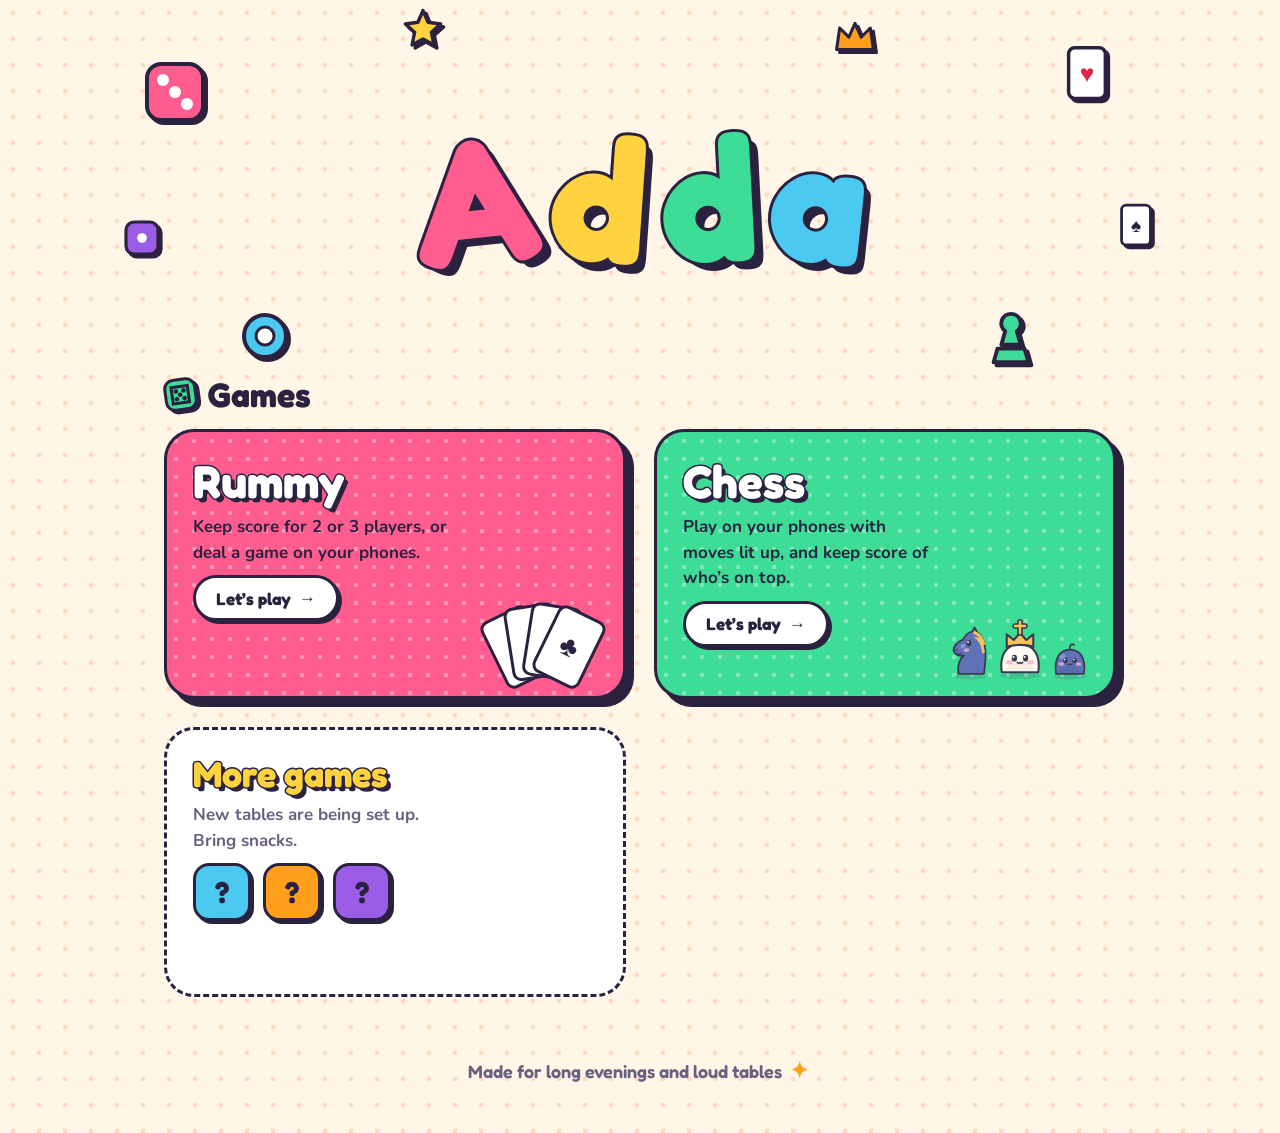
==== index.html @ c1803da4 "Chess: new chubby kawaii pieces, sage board, no brush-stroke effects Co-Authored-By: Claude Opus 5.5" ====
<!DOCTYPE html>
<html lang="en">
<head>
<meta charset="utf-8">
<meta name="viewport" content="width=device-width, initial-scale=1">
<title>Adda · game night lives here</title>
<link rel="icon" href="data:image/svg+xml,%3Csvg xmlns='http://www.w3.org/2000/svg' viewBox='0 0 100 100'%3E%3Crect x='8' y='8' width='84' height='84' rx='22' fill='%23ff5d8f'/%3E%3Ccircle cx='32' cy='32' r='9' fill='%23fff'/%3E%3Ccircle cx='68' cy='68' r='9' fill='%23fff'/%3E%3Ccircle cx='50' cy='50' r='9' fill='%23fff'/%3E%3C/svg%3E">
<script src="chess/pieces.js?v=6"></script>
<link rel="preconnect" href="https://fonts.googleapis.com">
<link rel="stylesheet" href="https://fonts.googleapis.com/css2?family=Fredoka:wght@500;600;700&family=Nunito:wght@500;700;800&display=swap">
<style>
/* VOICE: the friend's place where everyone hangs out and plays; giggly, bright, welcoming
   IDEA: a toy box of games: chunky sticker tiles, bouncy letters, little game pieces floating around
   COLOUR and TYPE: candy brights (bubblegum, tangerine, lemon, mint, sky, grape) on warm cream, chunky ink outlines; Fredoka headings, Nunito text
   LAYOUT: big sticker wordmark with floating pieces, "jump back in" chips, a grid of game tiles that can keep growing */
:root{color-scheme:light dark;
  --bg:light-dark(#fff6e8,#1c1532);--dot:light-dark(#ffd9c2,#2c2350);--ink:light-dark(#2b2240,#fdf6ff);--mut:light-dark(#6b5f80,#c3b8db);--line:#2b2240;
  --pink:#ff5d8f;--orange:#ff9f1c;--lemon:#ffd23f;--mint:#3ddc97;--sky:#4cc9f0;--grape:#9b5de5;--card:light-dark(#ffffff,#2a2148);--sh:light-dark(#2b2240,#8c6ff0)}
*{box-sizing:border-box;min-width:0}[hidden]{display:none!important}
html{background:var(--bg)}
body{margin:0;color:var(--ink);font:17px/1.5 Nunito,system-ui,sans-serif;overflow-x:clip;
  background:radial-gradient(var(--dot) 2.2px,transparent 2.6px) 0 0/26px 26px,var(--bg)}
:focus-visible{outline:4px solid var(--sky);outline-offset:3px}
.wrap{max-width:1080px;margin:0 auto;padding:0 max(5vw,18px)}
/* hero */
.hero{position:relative;isolation:isolate;text-align:center;padding:clamp(84px,11vw,110px) 0 clamp(70px,9vw,90px)}
.word{display:inline-flex;gap:clamp(4px,1.2vw,12px);margin:0;font:700 clamp(84px,19vw,176px)/1 Fredoka,system-ui,sans-serif;letter-spacing:-.01em}
.word button{font:inherit;border:0;background:none;padding:0;cursor:pointer;color:var(--c);-webkit-text-stroke:clamp(3px,.7vw,6px) var(--line);paint-order:stroke fill;
  text-shadow:clamp(4px,.9vw,8px) clamp(4px,.9vw,8px) 0 var(--sh);display:inline-block;transform:rotate(var(--r));animation:bob 3.4s ease-in-out infinite;animation-delay:var(--d);transition:transform .3s cubic-bezier(.3,1.8,.5,1)}
.word button:hover{transform:rotate(calc(var(--r) * -1)) translateY(-10px) scale(1.08)}
.word button.boing{animation:boing .7s cubic-bezier(.3,1.6,.5,1)}
@keyframes bob{0%,100%{translate:0 0}50%{translate:0 -8px}}
@keyframes boing{0%{transform:rotate(var(--r)) scale(1)}30%{transform:rotate(-14deg) scale(1.25,.8)}55%{transform:rotate(10deg) scale(.9,1.15) translateY(-24px)}100%{transform:rotate(var(--r))}}
.tag{margin:18px auto 0;font:600 clamp(19px,2.8vw,26px)/1.3 Fredoka,sans-serif;max-width:24em}
.tag mark{background:var(--lemon);color:#2b2240;padding:0 .3em;border-radius:.4em;box-decoration-break:clone;-webkit-box-decoration-break:clone;border:2px solid var(--line)}
/* floating pieces */
.float{position:absolute;inset:0;z-index:0;pointer-events:none}
.word{position:relative;z-index:1}
.pc{position:absolute;width:var(--s);height:var(--s);padding:0;border:0;background:none;cursor:pointer;pointer-events:auto;animation:drift var(--t,7s) ease-in-out infinite;animation-delay:var(--d,0s);-webkit-tap-highlight-color:transparent}
.pc:focus-visible{outline-offset:6px;border-radius:12px}
.pc svg{display:block;width:100%;height:100%;overflow:visible;filter:drop-shadow(3px 3px 0 var(--sh));transition:transform .25s cubic-bezier(.3,1.8,.5,1)}
.pc:hover svg{transform:scale(1.15) rotate(-6deg)}
.gi{border:3px solid var(--line);cursor:pointer;padding:0;font:inherit}
@keyframes drift{0%,100%{transform:translate(0,0) rotate(var(--r0,0deg))}50%{transform:translate(var(--x,8px),var(--y,-14px)) rotate(var(--r1,12deg))}}
/* sections */
main.wrap{padding-bottom:56px}
main{display:grid;gap:clamp(30px,5vw,46px);padding-bottom:56px}
h2{margin:0 0 16px;font:700 clamp(26px,4vw,34px)/1.1 Fredoka,sans-serif;display:flex;align-items:center;gap:10px}
h2 i{display:inline-grid;place-items:center;width:1.3em;height:1.3em;border-radius:.4em;border:3px solid var(--line);background:var(--bg-i);font-style:normal;font-size:.75em;box-shadow:3px 3px 0 var(--sh);transform:rotate(-8deg);color:#2b2240}
.chips{display:flex;flex-wrap:wrap;gap:12px}
.chips a{display:inline-flex;align-items:center;gap:10px;min-height:50px;padding:0 18px 0 8px;border-radius:999px;border:3px solid var(--line);background:var(--c);color:#2b2240;text-decoration:none;font:600 18px Fredoka,sans-serif;box-shadow:4px 4px 0 var(--sh);transition:transform .25s cubic-bezier(.3,1.8,.5,1),box-shadow .2s}
.chips a:hover{transform:translate(-2px,-3px) rotate(-2deg);box-shadow:6px 7px 0 var(--sh)}
.chips a:active{transform:translate(3px,3px);box-shadow:1px 1px 0 var(--sh)}
.chips b{display:grid;place-items:center;width:34px;height:34px;border-radius:50%;background:#fff;border:2px solid var(--line);font:700 17px Georgia,serif}
.chips small{font:700 13px Nunito,sans-serif;opacity:.75}
.games{display:grid;grid-template-columns:repeat(auto-fill,minmax(min(100%,300px),1fr));gap:clamp(18px,3vw,28px)}
.tile{position:relative;overflow:hidden;display:grid;align-content:start;gap:10px;min-height:270px;padding:26px 26px 24px;border-radius:30px;border:3px solid var(--line);background:var(--c);color:#2b2240;text-decoration:none;box-shadow:8px 8px 0 var(--sh);transition:transform .35s cubic-bezier(.3,1.7,.5,1),box-shadow .25s}
a.tile:hover{transform:translate(-3px,-5px) rotate(-1.5deg);box-shadow:12px 14px 0 var(--sh)}
a.tile:active{transform:translate(4px,4px);box-shadow:3px 3px 0 var(--sh)}
.tile::before{content:'';position:absolute;inset:0;background:radial-gradient(rgb(255 255 255/.35) 2px,transparent 2.5px) 0 0/18px 18px;pointer-events:none}
.tile h3{position:relative;margin:0;font:700 46px/1 Fredoka,sans-serif;color:#fff;-webkit-text-stroke:3px var(--line);paint-order:stroke fill;text-shadow:4px 4px 0 var(--sh)}
.tile p{position:relative;margin:0;font-weight:700;max-width:15em}
.pill{position:relative;justify-self:start;margin-top:auto;display:inline-flex;align-items:center;gap:8px;min-height:46px;padding:0 20px;border-radius:999px;border:3px solid var(--line);background:#fff;font:700 17px Fredoka,sans-serif;box-shadow:3px 3px 0 var(--sh)}
.pill span{transition:transform .25s}a.tile:hover .pill span{transform:translateX(5px)}
.fan{position:absolute;right:20px;bottom:18px;width:130px;height:112px}
.fan i{position:absolute;bottom:0;left:44px;width:52px;height:74px;border-radius:9px;background:#fff;border:3px solid var(--line);display:grid;place-items:center;font:700 28px Georgia,serif;font-style:normal;transform-origin:50% 130%;transition:transform .4s cubic-bezier(.3,1.7,.5,1)}
.fan i:nth-child(1){transform:rotate(-26deg);color:#e0244a}.fan i:nth-child(2){transform:rotate(-9deg);color:#2b2240}.fan i:nth-child(3){transform:rotate(9deg);color:#2a6fdb}.fan i:nth-child(4){transform:rotate(26deg);color:#2b2240}
a.tile:hover .fan i:nth-child(1){transform:rotate(-38deg) translateY(-4px)}a.tile:hover .fan i:nth-child(2){transform:rotate(-13deg) translateY(-8px)}a.tile:hover .fan i:nth-child(3){transform:rotate(13deg) translateY(-8px)}a.tile:hover .fan i:nth-child(4){transform:rotate(38deg) translateY(-4px)}
.cps{position:absolute;right:14px;bottom:14px;display:flex;align-items:flex-end}
.cps svg{width:58px;height:58px;margin-left:-14px;transition:transform .4s cubic-bezier(.3,1.8,.5,1)}
.cps svg:nth-child(2){width:70px;height:70px}
a.tile:hover .cps svg:nth-child(1){transform:translateY(-10px) rotate(-14deg)}a.tile:hover .cps svg:nth-child(2){transform:translateY(-16px)}a.tile:hover .cps svg:nth-child(3){transform:translateY(-10px) rotate(14deg)}
.soon{background:var(--card);border-style:dashed;box-shadow:none;color:var(--ink)}
.soon::before{display:none}
.soon h3{color:var(--lemon);font-size:36px}
.soon p{color:var(--mut)}
.mystery{display:flex;gap:12px;margin-top:auto}
.mystery span{display:grid;place-items:center;width:58px;height:58px;border-radius:16px;border:3px solid var(--line);background:var(--c);color:#2b2240;font:700 30px Fredoka,sans-serif;box-shadow:3px 3px 0 var(--sh);animation:peek 2.6s ease-in-out infinite;animation-delay:var(--d)}
@keyframes peek{0%,100%{transform:translateY(0) rotate(-4deg)}50%{transform:translateY(-8px) rotate(5deg)}}
.bit{position:fixed;pointer-events:none;z-index:9;font:700 22px/1 Fredoka,sans-serif}
.foot{text-align:center;padding:0 16px 46px;font:600 18px Fredoka,sans-serif;color:var(--mut)}
.spark{display:inline-block;border:0;background:none;padding:4px;font:inherit;font-size:22px;color:var(--orange);cursor:pointer;animation:bob 2.4s ease-in-out infinite}
@media(max-width:600px){.soon{min-height:0}.tile h3{font-size:40px}.fan{transform:scale(.85);transform-origin:100% 100%}.pc{width:calc(var(--s) * .72);height:calc(var(--s) * .72)}}
@media(prefers-reduced-motion:reduce){*{animation:none!important;transition:none!important}}
</style>
</head>
<body>
<header class="hero wrap">
  <div class="float">
    <button type="button" class="pc" data-k="die" aria-label="Roll the dice" style="--s:64px;left:4%;top:16%;--r0:-14deg;--r1:8deg;--t:7s"><svg viewBox="0 0 64 64" aria-hidden="true"><rect x="4" y="4" width="56" height="56" rx="14" fill="#ff5d8f" stroke="#2b2240" stroke-width="4"/><circle cx="20" cy="20" r="6" fill="#fff"/><circle cx="44" cy="44" r="6" fill="#fff"/><circle cx="32" cy="32" r="6" fill="#fff"/></svg></button>
    <button type="button" class="pc" data-k="heart" aria-label="Flip the heart card" style="--s:56px;right:6%;top:12%;--r0:12deg;--r1:-6deg;--t:8s;--d:-2s"><svg viewBox="0 0 48 64" aria-hidden="true"><rect x="3" y="3" width="42" height="58" rx="7" fill="#fff" stroke="#2b2240" stroke-width="4"/><text x="24" y="42" text-anchor="middle" font-size="28" font-family="Georgia" fill="#e0244a">♥</text></svg></button>
    <button type="button" class="pc" data-k="token" aria-label="Bounce the token" style="--s:50px;left:13%;bottom:4%;--r0:6deg;--r1:-10deg;--t:6s;--d:-1s"><svg viewBox="0 0 50 50" aria-hidden="true"><circle cx="25" cy="25" r="21" fill="#4cc9f0" stroke="#2b2240" stroke-width="4"/><circle cx="25" cy="25" r="9" fill="#fff" stroke="#2b2240" stroke-width="3"/></svg></button>
    <button type="button" class="pc" data-k="pawn" aria-label="Make the pawn hop" style="--s:58px;right:13%;bottom:2%;--r0:-6deg;--r1:10deg;--t:7.5s;--d:-3s"><svg viewBox="0 0 48 60" aria-hidden="true"><path d="M24 4a10 10 0 0 1 6 18l4 14H14l4-14a10 10 0 0 1 6-18zM10 40h28l4 14H6z" fill="#3ddc97" stroke="#2b2240" stroke-width="4" stroke-linejoin="round"/></svg></button>
    <button type="button" class="pc" data-k="star" aria-label="Spin the star" style="--s:42px;left:28%;top:2%;--r0:0deg;--r1:30deg;--t:5.5s;--d:-2.5s"><svg viewBox="0 0 50 50" aria-hidden="true"><path d="M25 3l6 14 15 2-11 10 3 15-13-7-13 7 3-15L4 19l15-2z" fill="#ffd23f" stroke="#2b2240" stroke-width="4" stroke-linejoin="round"/></svg></button>
    <button type="button" class="pc" data-k="crown" aria-label="Toss the crown" style="--s:46px;right:28%;top:4%;--r0:-10deg;--r1:10deg;--t:6.5s;--d:-4s"><svg viewBox="0 0 60 50" aria-hidden="true"><path d="M6 40L10 12l12 12L30 6l8 18 12-12 4 28z" fill="#ff9f1c" stroke="#2b2240" stroke-width="4" stroke-linejoin="round"/></svg></button>
    <button type="button" class="pc" data-k="cube" aria-label="Shake the little die" style="--s:40px;left:2%;top:58%;--r0:20deg;--r1:-4deg;--t:6s;--d:-3.5s"><svg viewBox="0 0 50 50" aria-hidden="true"><rect x="5" y="5" width="40" height="40" rx="10" fill="#9b5de5" stroke="#2b2240" stroke-width="4"/><circle cx="25" cy="25" r="6" fill="#fff"/></svg></button>
    <button type="button" class="pc" data-k="spade" aria-label="Shuffle the spade card" style="--s:44px;right:2%;top:54%;--r0:-8deg;--r1:14deg;--t:7s;--d:-1.5s"><svg viewBox="0 0 48 64" aria-hidden="true"><rect x="3" y="3" width="42" height="58" rx="7" fill="#fff" stroke="#2b2240" stroke-width="4"/><text x="24" y="42" text-anchor="middle" font-size="28" font-family="Georgia" fill="#2b2240">♠</text></svg></button>
  </div>
  <h1 class="word" aria-label="Adda"><button type="button" tabindex="-1" aria-hidden="true" style="--c:var(--pink);--r:-6deg;--d:0s">A</button><button type="button" tabindex="-1" aria-hidden="true" style="--c:var(--lemon);--r:4deg;--d:-.4s">d</button><button type="button" tabindex="-1" aria-hidden="true" style="--c:var(--mint);--r:-3deg;--d:-.8s">d</button><button type="button" tabindex="-1" aria-hidden="true" style="--c:var(--sky);--r:6deg;--d:-1.2s">a</button></h1>
</header>
<main class="wrap">
  <section>
    <h2><button type="button" class="gi" id="gdie" aria-label="Roll the die" style="--bg-i:var(--mint);display:inline-grid;place-items:center;width:1.3em;height:1.3em;border-radius:.4em;background:var(--bg-i);font-size:.75em;box-shadow:3px 3px 0 var(--sh);transform:rotate(-8deg);color:#2b2240">⚄</button>Games</h2>
    <div class="games">
      <a class="tile" href="rummy/" style="--c:var(--pink)"><h3>Rummy</h3><p>Keep score for 2 or 3 players, or deal a game on your phones.</p><span class="pill">Let’s play <span aria-hidden="true">→</span></span><span class="fan" aria-hidden="true"><i>♥</i><i>♠</i><i>♦</i><i>♣</i></span></a>
      <a class="tile" href="chess/" style="--c:var(--mint)"><h3>Chess</h3><p>Play on your phones with moves lit up, and keep score of who’s on top.</p><span class="pill">Let’s play <span aria-hidden="true">→</span></span><span class="cps" id="cps" aria-hidden="true"></span></a>
      <div class="tile soon"><h3>More games</h3><p>New tables are being set up. Bring snacks.</p><div class="mystery" aria-hidden="true"><span style="--c:var(--sky);--d:0s">?</span><span style="--c:var(--orange);--d:-.6s">?</span><span style="--c:var(--grape);--d:-1.2s">?</span></div></div>
    </div>
  </section>
</main>
<footer class="foot">Made for long evenings and loud tables <button type="button" class="spark" id="spark" aria-label="Make a wish">✦</button></footer>
<script>
{
const $=s=>document.querySelector(s);
const COLS=['#ff5d8f','#ffd23f','#3ddc97','#4cc9f0','#ff9f1c','#9b5de5'];
const reduce=()=>matchMedia('(prefers-reduced-motion: reduce)').matches;
function pop(x,y,n){if(reduce())return;for(let k=0;k<n;k++){const s=document.createElement('i');s.className='bit';s.textContent=['♥','♠','♦','♣','★','●','✦'][k%7];s.style.color=COLS[k%COLS.length];s.style.left=x+'px';s.style.top=y+'px';s.style.fontSize=(16+Math.random()*16)+'px';document.body.appendChild(s);
  const a=Math.random()*Math.PI*2,v=70+Math.random()*140;s.animate([{transform:'translate(-50%,-50%) scale(.2)',opacity:1},{transform:`translate(calc(-50% + ${Math.cos(a)*v}px),calc(-50% + ${Math.sin(a)*v+90}px)) rotate(${Math.random()*540-270}deg) scale(1.1)`,opacity:0}],{duration:1000+Math.random()*600,easing:'cubic-bezier(.2,.7,.3,1)'}).onfinish=()=>s.remove()}}
// tap a letter: it boings and throws confetti
document.querySelectorAll('.word button').forEach(b=>b.addEventListener('click',()=>{b.classList.remove('boing');void b.offsetWidth;b.classList.add('boing');const q=b.getBoundingClientRect();pop(q.left+q.width/2,q.top+q.height/2,16)}));
// ---- every little piece does its own trick ----
const PIPS={1:[[1,1]],2:[[0,0],[2,2]],3:[[0,0],[1,1],[2,2]],4:[[0,0],[2,0],[0,2],[2,2]],5:[[0,0],[2,0],[1,1],[0,2],[2,2]],6:[[0,0],[2,0],[0,1],[2,1],[0,2],[2,2]]};
function pips(svg,n,a,step,r){svg.querySelectorAll('circle').forEach(c=>c.remove());PIPS[n].forEach(([x,y])=>{const c=document.createElementNS('http://www.w3.org/2000/svg','circle');c.setAttribute('cx',a+x*step);c.setAttribute('cy',a+y*step);c.setAttribute('r',r);c.setAttribute('fill','#fff');svg.appendChild(c)})}
function spray(el,syms,cols,n,up){if(reduce())return;const q=el.getBoundingClientRect(),x=q.left+q.width/2,y=q.top+q.height/2;
  for(let k=0;k<n;k++){const s=document.createElement('i');s.className='bit';s.textContent=syms[k%syms.length];s.style.color=cols[k%cols.length];s.style.left=x+'px';s.style.top=y+'px';s.style.fontSize=(14+Math.random()*14)+'px';document.body.appendChild(s);
    const a=up?-Math.PI/2+(Math.random()-.5)*1.4:Math.random()*Math.PI*2,v=50+Math.random()*90;
    s.animate([{transform:'translate(-50%,-50%) scale(.3)',opacity:1},{transform:`translate(calc(-50% + ${Math.cos(a)*v}px),calc(-50% + ${Math.sin(a)*v+(up?-20:40)}px)) rotate(${Math.random()*360-180}deg) scale(1)`,opacity:0}],{duration:900+Math.random()*500,easing:'cubic-bezier(.2,.7,.3,1)'}).onfinish=()=>s.remove()}}
const play=(el,frames,o)=>reduce()?null:el.animate(frames,{easing:'cubic-bezier(.3,1.3,.5,1)',...o});
const TRICKS={
  die(b,svg){const n=1+Math.floor(Math.random()*6);play(svg,[{transform:'none'},{transform:'translateY(-50px) rotate(360deg) scale(1.1)'},{transform:'translateY(0) rotate(720deg) scale(.9,1.1)'},{transform:'rotate(720deg)'}],{duration:900});setTimeout(()=>pips(svg,n,20,12,6),450)},
  heart(b,svg){play(svg,[{transform:'perspective(300px) rotateY(0)'},{transform:'perspective(300px) rotateY(180deg) scale(1.2)'},{transform:'perspective(300px) rotateY(360deg)'}],{duration:800});spray(b,['♥'],['#ff5d8f','#e0244a','#ffb3c8'],12,true)},
  token(b,svg){play(svg,[{transform:'none'},{transform:'translateY(-70px) scale(.9,1.1)',offset:.3},{transform:'translateY(0) scale(1.35,.6)',offset:.55},{transform:'translateY(-26px) scale(.95,1.05)',offset:.72},{transform:'translateY(0) scale(1.15,.85)',offset:.86},{transform:'none'}],{duration:1100,easing:'ease-in-out'})},
  pawn(b,svg){play(svg,[{transform:'none'},{transform:'translate(-18px,-36px) rotate(-12deg)',offset:.17},{transform:'translate(-36px,0)',offset:.33},{transform:'translate(-18px,-36px) rotate(12deg)',offset:.5},{transform:'translate(0,0)',offset:.66},{transform:'translate(0,-46px) rotate(360deg)',offset:.85},{transform:'none'}],{duration:1500,easing:'ease-in-out'})},
  star(b,svg){play(svg,[{transform:'none'},{transform:'rotate(540deg) scale(1.7)',offset:.6},{transform:'rotate(720deg)'}],{duration:1100});spray(b,['✦','★','✧'],['#ffd23f','#ff9f1c','#fff'],14)},
  crown(b,svg){play(svg,[{transform:'none'},{transform:'translateY(-90px) rotate(200deg)',offset:.45},{transform:'translateY(0) rotate(360deg)',offset:.8},{transform:'rotate(352deg) scale(1.1,.9)',offset:.9},{transform:'rotate(360deg)'}],{duration:1200,easing:'ease-in-out'});setTimeout(()=>spray(b,['✦'],['#ffd23f','#fff'],8,true),900)},
  cube(b,svg){play(svg,[0,1,2,3,4,5,6,7].map(i=>({transform:`translateX(${i%2?7:-7}px) rotate(${i%2?10:-10}deg)`})).concat([{transform:'none'}]),{duration:700,easing:'linear'});setTimeout(()=>pips(svg,1+Math.floor(Math.random()*6),16,9,4.5),600)},
  spade(b,svg){play(svg,[{transform:'none'},{transform:'scale(1.3,.7)',offset:.2},{transform:'scale(.8,1.3) translateY(-20px)',offset:.45},{transform:'scale(1.1,.9)',offset:.7},{transform:'none'}],{duration:900});spray(b,['♠','♣'],['#2b2240','#9b5de5','#4cc9f0'],12,true)}};
document.querySelectorAll('.pc').forEach(b=>b.addEventListener('click',()=>{const svg=b.querySelector('svg');svg.getAnimations().forEach(a=>a.cancel());TRICKS[b.dataset.k](b,svg)}));
// the Games die rolls through its faces
$('#gdie').addEventListener('click',e=>{const b=e.currentTarget,f='⚀⚁⚂⚃⚄⚅';let i=0;const t=setInterval(()=>{b.textContent=f[Math.floor(Math.random()*6)];if(++i>8)clearInterval(t)},70);
  play(b,[{transform:'rotate(-8deg)'},{transform:'rotate(352deg) scale(1.3)'},{transform:'rotate(712deg)'}],{duration:700})});
// the footer sparkle makes a wish
$('#spark').addEventListener('click',e=>{const b=e.currentTarget;play(b,[{transform:'scale(1)'},{transform:'scale(2.4) rotate(180deg)'},{transform:'scale(1) rotate(360deg)'}],{duration:800});spray(b,['✦','★','●','♥'],COLS,22)});
if(window.ChessArt)$('#cps').innerHTML=ChessArt.svg('n','b')+ChessArt.svg('k','w')+ChessArt.svg('p','b');
// the mystery tile shuffles its question marks
$('.soon').addEventListener('click',e=>{const q=e.currentTarget.getBoundingClientRect();pop(e.clientX||q.left+q.width/2,e.clientY||q.top+q.height/2,10);
  e.currentTarget.querySelectorAll('.mystery span').forEach((s,i)=>{s.textContent=['?','⚄','♛','●','★','?'][Math.floor(Math.random()*6)];setTimeout(()=>s.textContent='?',1400+i*150)})});
}
</script>
</body>
</html>
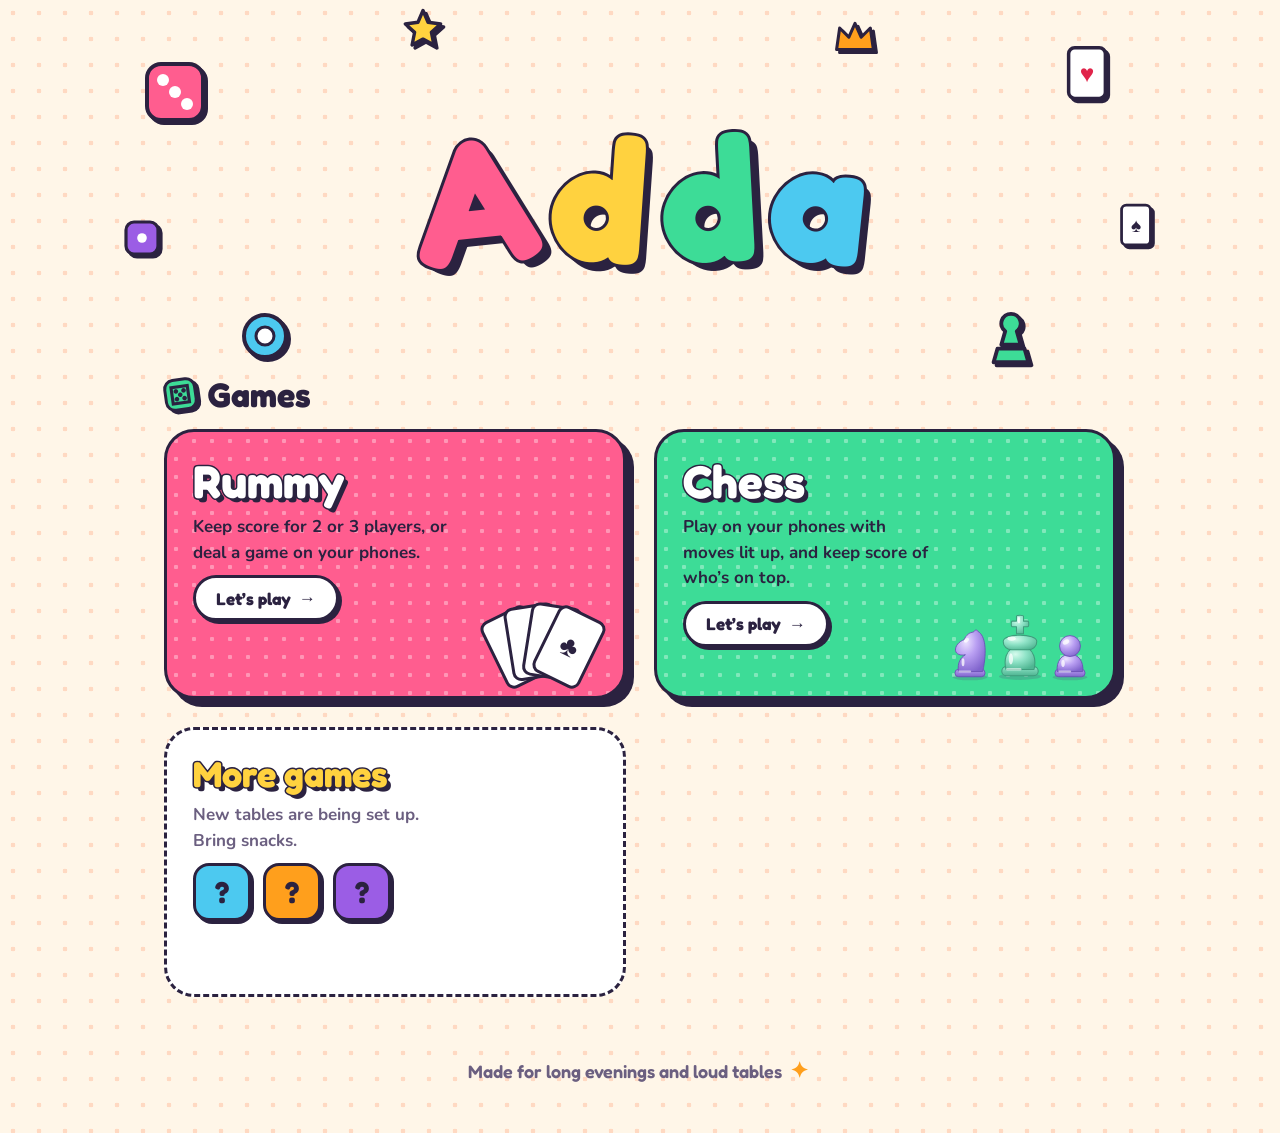
==== commit 3ab7998c: "Chess: puffy 3D toy theme with glossy mint and lilac pieces and squash-and-stretch Co-Authored-By: C" ====
--- a/index.html
+++ b/index.html
@@ -5,7 +5,7 @@
 <meta name="viewport" content="width=device-width, initial-scale=1">
 <title>Adda · game night lives here</title>
 <link rel="icon" href="data:image/svg+xml,%3Csvg xmlns='http://www.w3.org/2000/svg' viewBox='0 0 100 100'%3E%3Crect x='8' y='8' width='84' height='84' rx='22' fill='%23ff5d8f'/%3E%3Ccircle cx='32' cy='32' r='9' fill='%23fff'/%3E%3Ccircle cx='68' cy='68' r='9' fill='%23fff'/%3E%3Ccircle cx='50' cy='50' r='9' fill='%23fff'/%3E%3C/svg%3E">
-<script src="chess/pieces.js?v=6"></script>
+<script src="chess/pieces.js?v=8"></script>
 <link rel="preconnect" href="https://fonts.googleapis.com">
 <link rel="stylesheet" href="https://fonts.googleapis.com/css2?family=Fredoka:wght@500;600;700&family=Nunito:wght@500;700;800&display=swap">
 <style>
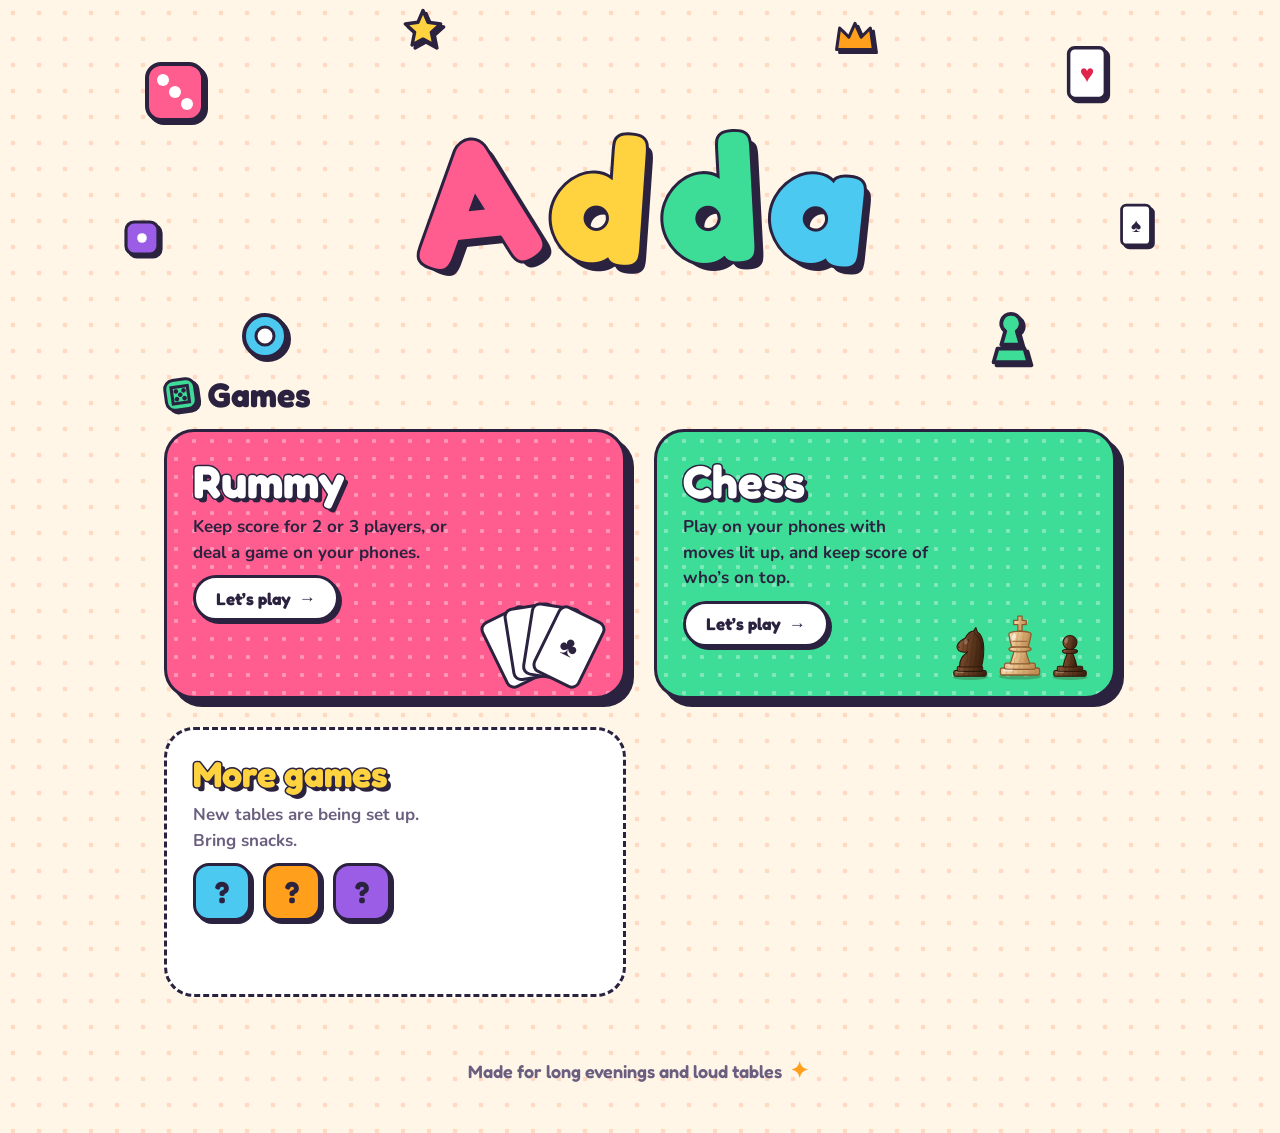
==== commit 82a7a197: "Chess: cosy wooden set theme with carved maple and walnut pieces Co-Authored-By: Claude Opus 5.5 <no" ====
--- a/index.html
+++ b/index.html
@@ -5,7 +5,7 @@
 <meta name="viewport" content="width=device-width, initial-scale=1">
 <title>Adda · game night lives here</title>
 <link rel="icon" href="data:image/svg+xml,%3Csvg xmlns='http://www.w3.org/2000/svg' viewBox='0 0 100 100'%3E%3Crect x='8' y='8' width='84' height='84' rx='22' fill='%23ff5d8f'/%3E%3Ccircle cx='32' cy='32' r='9' fill='%23fff'/%3E%3Ccircle cx='68' cy='68' r='9' fill='%23fff'/%3E%3Ccircle cx='50' cy='50' r='9' fill='%23fff'/%3E%3C/svg%3E">
-<script src="chess/pieces.js?v=8"></script>
+<script src="chess/pieces.js?v=9"></script>
 <link rel="preconnect" href="https://fonts.googleapis.com">
 <link rel="stylesheet" href="https://fonts.googleapis.com/css2?family=Fredoka:wght@500;600;700&family=Nunito:wght@500;700;800&display=swap">
 <style>
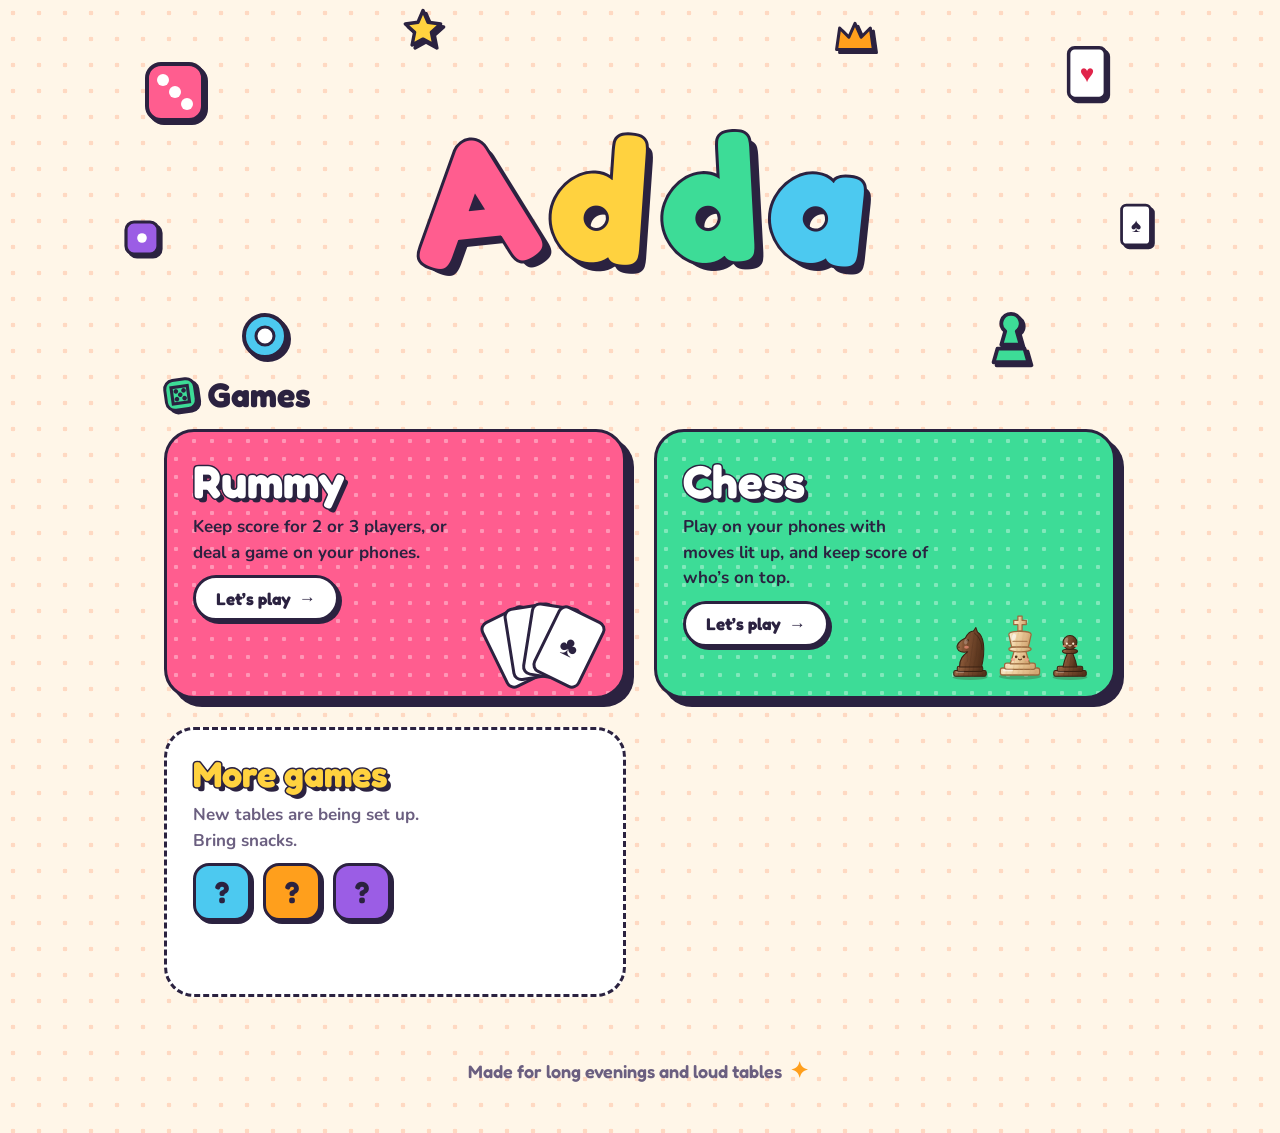
==== commit 8564094e: "Chess: lighter cosy wood with sage accents, tiny faces on pieces, tappable plant, cat and tea illust" ====
--- a/index.html
+++ b/index.html
@@ -5,7 +5,7 @@
 <meta name="viewport" content="width=device-width, initial-scale=1">
 <title>Adda · game night lives here</title>
 <link rel="icon" href="data:image/svg+xml,%3Csvg xmlns='http://www.w3.org/2000/svg' viewBox='0 0 100 100'%3E%3Crect x='8' y='8' width='84' height='84' rx='22' fill='%23ff5d8f'/%3E%3Ccircle cx='32' cy='32' r='9' fill='%23fff'/%3E%3Ccircle cx='68' cy='68' r='9' fill='%23fff'/%3E%3Ccircle cx='50' cy='50' r='9' fill='%23fff'/%3E%3C/svg%3E">
-<script src="chess/pieces.js?v=9"></script>
+<script src="chess/pieces.js?v=11"></script>
 <link rel="preconnect" href="https://fonts.googleapis.com">
 <link rel="stylesheet" href="https://fonts.googleapis.com/css2?family=Fredoka:wght@500;600;700&family=Nunito:wght@500;700;800&display=swap">
 <style>
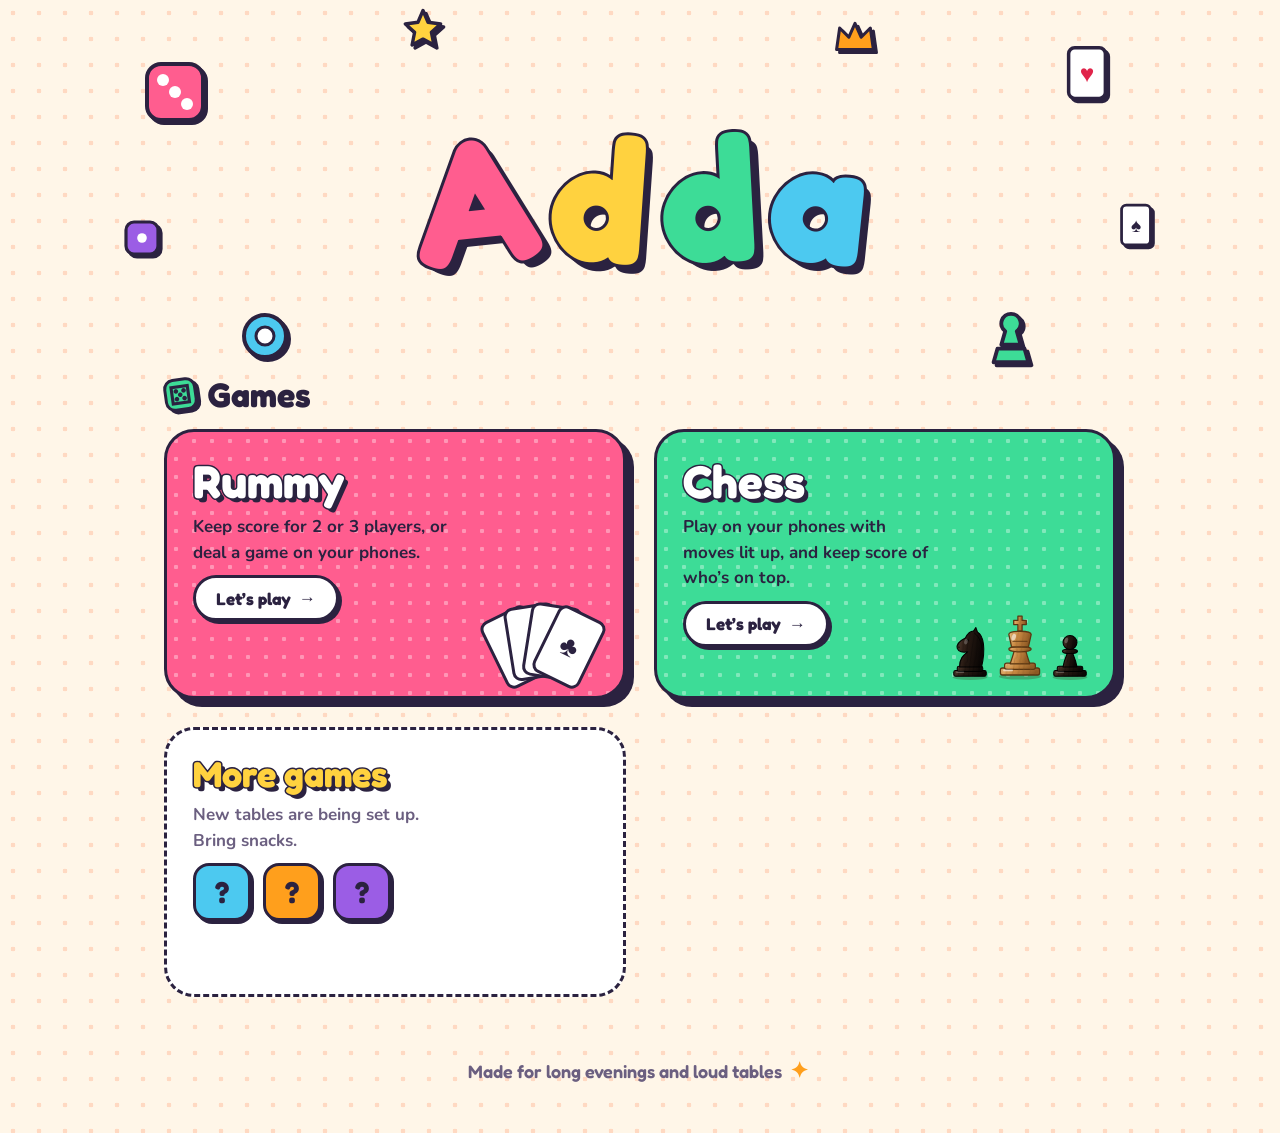
==== commit 254031c8: "Chess: realistic 3D ebony and boxwood board (three.js), Tuscany theme, drop 'Fresh board' label Co-A" ====
--- a/index.html
+++ b/index.html
@@ -5,7 +5,7 @@
 <meta name="viewport" content="width=device-width, initial-scale=1">
 <title>Adda · game night lives here</title>
 <link rel="icon" href="data:image/svg+xml,%3Csvg xmlns='http://www.w3.org/2000/svg' viewBox='0 0 100 100'%3E%3Crect x='8' y='8' width='84' height='84' rx='22' fill='%23ff5d8f'/%3E%3Ccircle cx='32' cy='32' r='9' fill='%23fff'/%3E%3Ccircle cx='68' cy='68' r='9' fill='%23fff'/%3E%3Ccircle cx='50' cy='50' r='9' fill='%23fff'/%3E%3C/svg%3E">
-<script src="chess/pieces.js?v=11"></script>
+<script src="chess/pieces.js?v=15"></script>
 <link rel="preconnect" href="https://fonts.googleapis.com">
 <link rel="stylesheet" href="https://fonts.googleapis.com/css2?family=Fredoka:wght@500;600;700&family=Nunito:wght@500;700;800&display=swap">
 <style>
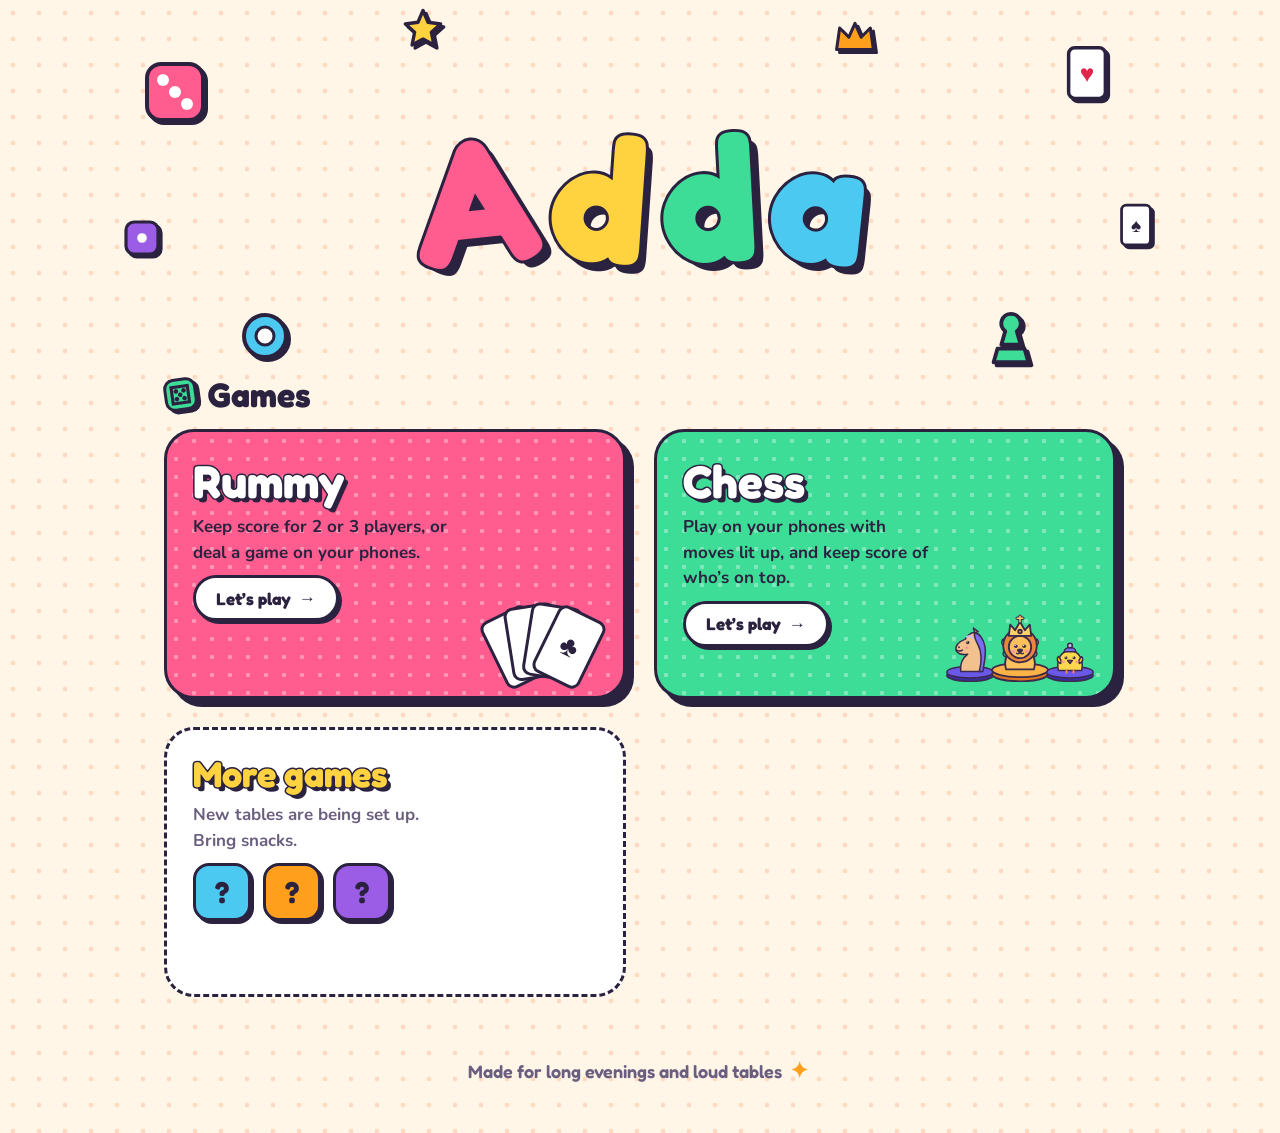
==== commit e4dd3e65: "Chess: back to 2D with a bright storybook 'Meadow' look and illustrated animal pieces Co-Authored-By" ====
--- a/index.html
+++ b/index.html
@@ -5,7 +5,7 @@
 <meta name="viewport" content="width=device-width, initial-scale=1">
 <title>Adda · game night lives here</title>
 <link rel="icon" href="data:image/svg+xml,%3Csvg xmlns='http://www.w3.org/2000/svg' viewBox='0 0 100 100'%3E%3Crect x='8' y='8' width='84' height='84' rx='22' fill='%23ff5d8f'/%3E%3Ccircle cx='32' cy='32' r='9' fill='%23fff'/%3E%3Ccircle cx='68' cy='68' r='9' fill='%23fff'/%3E%3Ccircle cx='50' cy='50' r='9' fill='%23fff'/%3E%3C/svg%3E">
-<script src="chess/pieces.js?v=15"></script>
+<script src="chess/pieces.js?v=21"></script>
 <link rel="preconnect" href="https://fonts.googleapis.com">
 <link rel="stylesheet" href="https://fonts.googleapis.com/css2?family=Fredoka:wght@500;600;700&family=Nunito:wght@500;700;800&display=swap">
 <style>
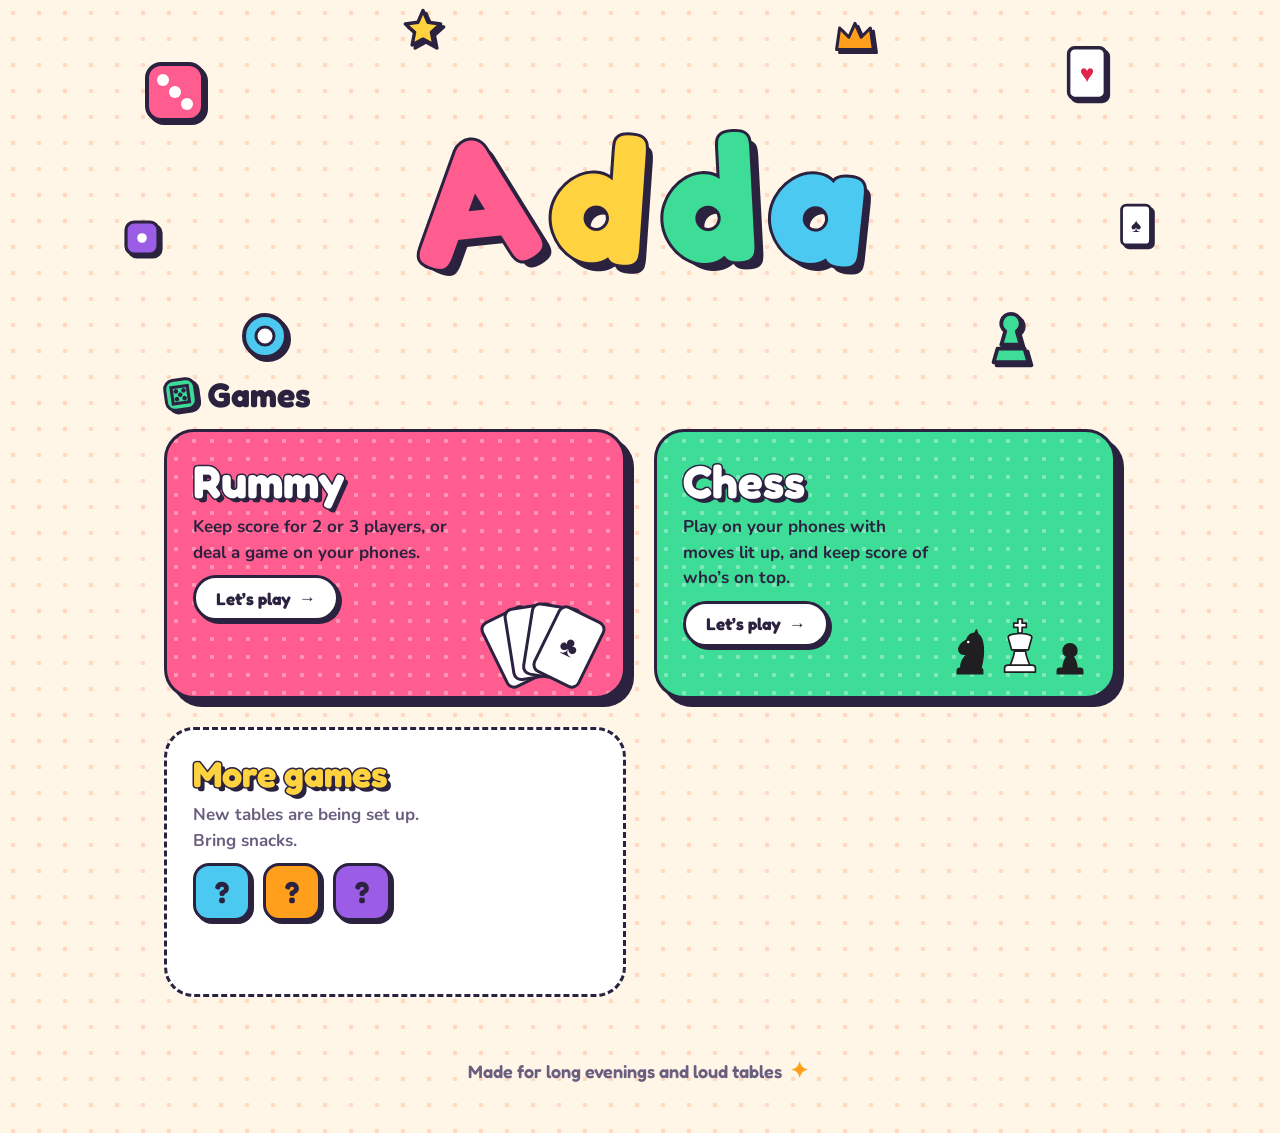
==== commit bb62a350: "Chess: minimal style with flat silhouettes and a stone-grey board Co-Authored-By: Claude Opus 5.5 <n" ====
--- a/index.html
+++ b/index.html
@@ -5,7 +5,7 @@
 <meta name="viewport" content="width=device-width, initial-scale=1">
 <title>Adda · game night lives here</title>
 <link rel="icon" href="data:image/svg+xml,%3Csvg xmlns='http://www.w3.org/2000/svg' viewBox='0 0 100 100'%3E%3Crect x='8' y='8' width='84' height='84' rx='22' fill='%23ff5d8f'/%3E%3Ccircle cx='32' cy='32' r='9' fill='%23fff'/%3E%3Ccircle cx='68' cy='68' r='9' fill='%23fff'/%3E%3Ccircle cx='50' cy='50' r='9' fill='%23fff'/%3E%3C/svg%3E">
-<script src="chess/pieces.js?v=21"></script>
+<script src="chess/pieces.js?v=22"></script>
 <link rel="preconnect" href="https://fonts.googleapis.com">
 <link rel="stylesheet" href="https://fonts.googleapis.com/css2?family=Fredoka:wght@500;600;700&family=Nunito:wght@500;700;800&display=swap">
 <style>
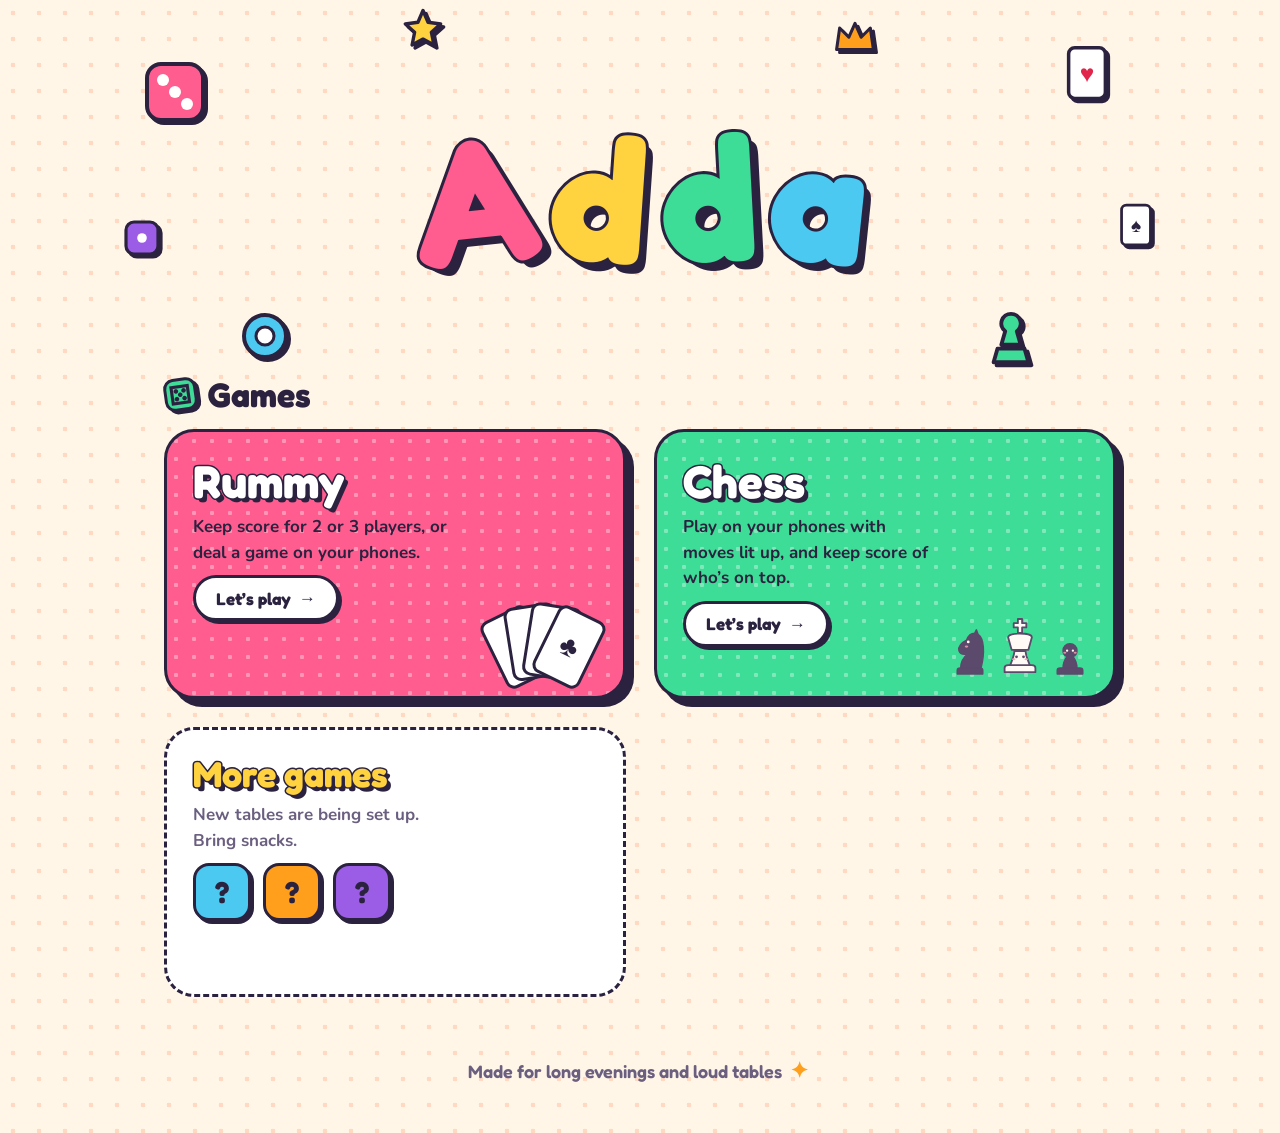
==== commit 75319675: "Chess: minimal but cuter, with peach board, pastel player colours, coral accents and tiny faces on p" ====
--- a/index.html
+++ b/index.html
@@ -5,7 +5,7 @@
 <meta name="viewport" content="width=device-width, initial-scale=1">
 <title>Adda · game night lives here</title>
 <link rel="icon" href="data:image/svg+xml,%3Csvg xmlns='http://www.w3.org/2000/svg' viewBox='0 0 100 100'%3E%3Crect x='8' y='8' width='84' height='84' rx='22' fill='%23ff5d8f'/%3E%3Ccircle cx='32' cy='32' r='9' fill='%23fff'/%3E%3Ccircle cx='68' cy='68' r='9' fill='%23fff'/%3E%3Ccircle cx='50' cy='50' r='9' fill='%23fff'/%3E%3C/svg%3E">
-<script src="chess/pieces.js?v=22"></script>
+<script src="chess/pieces.js?v=24"></script>
 <link rel="preconnect" href="https://fonts.googleapis.com">
 <link rel="stylesheet" href="https://fonts.googleapis.com/css2?family=Fredoka:wght@500;600;700&family=Nunito:wght@500;700;800&display=swap">
 <style>
